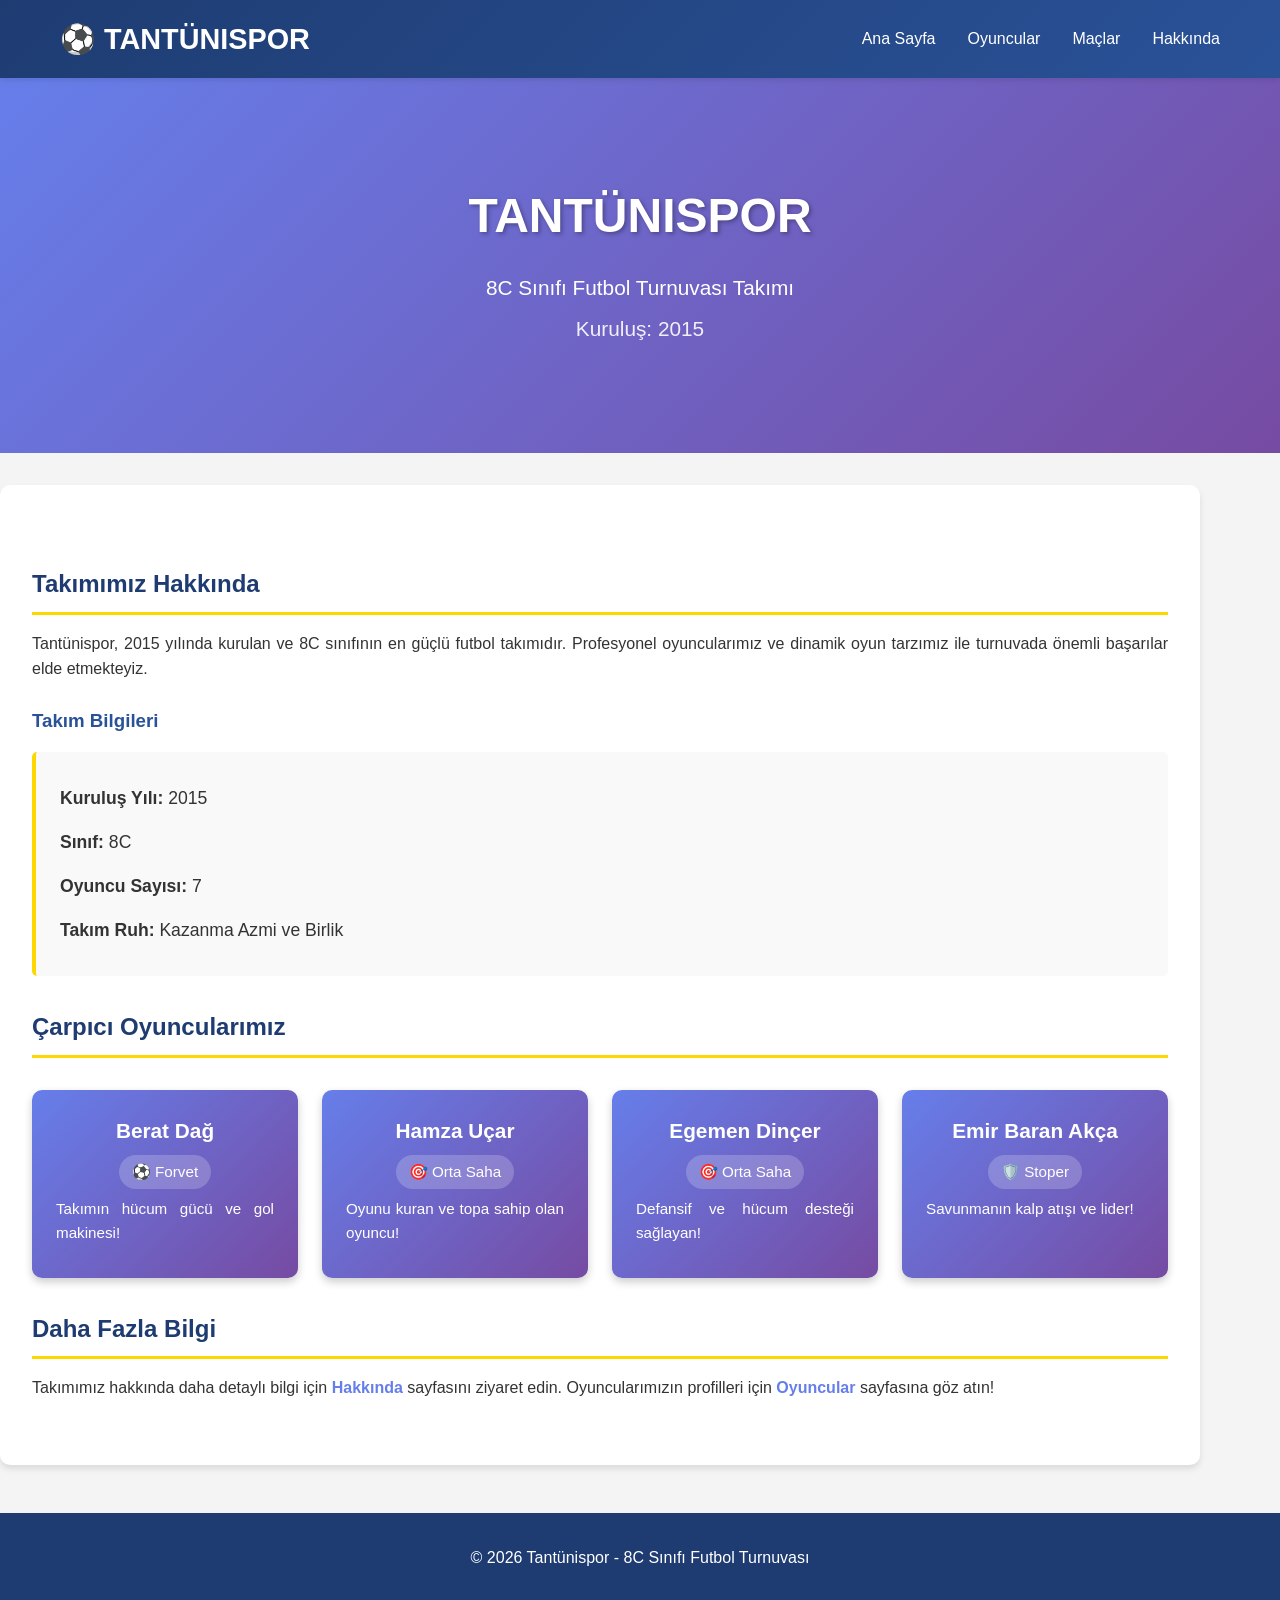
==== index.html @ da65c89d "Create index.html for Tantünispor football team website" ====
<!DOCTYPE html>
<html lang="tr">
<head>
    <meta charset="UTF-8">
    <meta name="viewport" content="width=device-width, initial-scale=1.0">
    <title>Tantünispor - Futbol Turnuvası</title>
    <link rel="stylesheet" href="style.css">
</head>
<body>
    <nav class="navbar">
        <div class="container">
            <h1 class="logo">⚽ TANTÜNISPOR</h1>
            <ul class="nav-links">
                <li><a href="index.html">Ana Sayfa</a></li>
                <li><a href="oyuncular.html">Oyuncular</a></li>
                <li><a href="maclar.html">Maçlar</a></li>
                <li><a href="hakkinda.html">Hakkında</a></li>
            </ul>
        </div>
    </nav>

    <section class="hero">
        <div class="hero-content">
            <h1>TANTÜNISPOR</h1>
            <p>8C Sınıfı Futbol Turnuvası Takımı</p>
            <p class="subtitle">Kuruluş: 2015</p>
        </div>
    </section>

    <section class="container content">
        <h2>Takımımız Hakkında</h2>
        <p>Tantünispor, 2015 yılında kurulan ve 8C sınıfının en güçlü futbol takımıdır. Profesyonel oyuncularımız ve dinamik oyun tarzımız ile turnuvada önemli başarılar elde etmekteyiz.</p>
        
        <h3>Takım Bilgileri</h3>
        <ul class="team-info">
            <li><strong>Kuruluş Yılı:</strong> 2015</li>
            <li><strong>Sınıf:</strong> 8C</li>
            <li><strong>Oyuncu Sayısı:</strong> 7</li>
            <li><strong>Takım Ruh:</strong> Kazanma Azmi ve Birlik</li>
        </ul>

        <h2>Çarpıcı Oyuncularımız</h2>
        <div class="players-preview">
            <div class="player-card">
                <h4>Berat Dağ</h4>
                <p class="position">⚽ Forvet</p>
                <p>Takımın hücum gücü ve gol makinesi!</p>
            </div>
            <div class="player-card">
                <h4>Hamza Uçar</h4>
                <p class="position">🎯 Orta Saha</p>
                <p>Oyunu kuran ve topa sahip olan oyuncu!</p>
            </div>
            <div class="player-card">
                <h4>Egemen Dinçer</h4>
                <p class="position">🎯 Orta Saha</p>
                <p>Defansif ve hücum desteği sağlayan!</p>
            </div>
            <div class="player-card">
                <h4>Emir Baran Akça</h4>
                <p class="position">🛡️ Stoper</p>
                <p>Savunmanın kalp atışı ve lider!</p>
            </div>
        </div>

        <h2>Daha Fazla Bilgi</h2>
        <p>Takımımız hakkında daha detaylı bilgi için <a href="hakkinda.html">Hakkında</a> sayfasını ziyaret edin. Oyuncularımızın profilleri için <a href="oyuncular.html">Oyuncular</a> sayfasına göz atın!</p>
    </section>

    <footer class="footer">
        <p>&copy; 2026 Tantünispor - 8C Sınıfı Futbol Turnuvası</p>
    </footer>

    <script src="script.js"></script>
</body>
</html>
---- style.css ----
* {
    margin: 0;
    padding: 0;
    box-sizing: border-box;
}

body {
    font-family: 'Arial', sans-serif;
    line-height: 1.6;
    color: #333;
    background-color: #f4f4f4;
}

.container {
    max-width: 1200px;
    margin: 0 auto;
    padding: 0 20px;
}

/* Navbar */
.navbar {
    background: linear-gradient(135deg, #1e3c72 0%, #2a5298 100%);
    padding: 1rem 0;
    position: sticky;
    top: 0;
    z-index: 100;
    box-shadow: 0 2px 5px rgba(0,0,0,0.1);
}

.navbar .container {
    display: flex;
    justify-content: space-between;
    align-items: center;
}

.logo {
    color: #fff;
    font-size: 1.8rem;
    font-weight: bold;
}

.nav-links {
    list-style: none;
    display: flex;
    gap: 2rem;
}

.nav-links a {
    color: #fff;
    text-decoration: none;
    font-weight: 500;
    transition: 0.3s;
}

.nav-links a:hover {
    color: #ffd700;
    text-decoration: underline;
}

/* Hero Section */
.hero {
    background: linear-gradient(135deg, #667eea 0%, #764ba2 100%);
    color: white;
    padding: 100px 20px;
    text-align: center;
}

.hero-content h1 {
    font-size: 3rem;
    margin-bottom: 1rem;
    text-shadow: 2px 2px 4px rgba(0,0,0,0.3);
}

.hero-content p {
    font-size: 1.3rem;
    margin-bottom: 0.5rem;
}

.subtitle {
    font-size: 1rem;
    opacity: 0.9;
}

/* Content Section */
.content {
    background: white;
    padding: 3rem 2rem;
    margin: 2rem 0;
    border-radius: 10px;
    box-shadow: 0 4px 6px rgba(0,0,0,0.1);
}

.content h2 {
    color: #1e3c72;
    margin-top: 2rem;
    margin-bottom: 1rem;
    border-bottom: 3px solid #ffd700;
    padding-bottom: 0.5rem;
}

.content h3 {
    color: #2a5298;
    margin-top: 1.5rem;
    margin-bottom: 0.5rem;
}

.content p {
    margin-bottom: 1rem;
    text-align: justify;
}

.content a {
    color: #667eea;
    text-decoration: none;
    font-weight: bold;
}

.content a:hover {
    text-decoration: underline;
}

/* Team Info List */
.team-info {
    list-style: none;
    background: #f9f9f9;
    padding: 1.5rem;
    border-left: 4px solid #ffd700;
    border-radius: 5px;
    margin: 1rem 0;
}

.team-info li {
    padding: 0.5rem 0;
    font-size: 1.1rem;
}

/* Players Preview */
.players-preview {
    display: grid;
    grid-template-columns: repeat(auto-fit, minmax(250px, 1fr));
    gap: 1.5rem;
    margin: 2rem 0;
}

.player-card {
    background: linear-gradient(135deg, #667eea 0%, #764ba2 100%);
    color: white;
    padding: 1.5rem;
    border-radius: 10px;
    text-align: center;
    box-shadow: 0 4px 8px rgba(0,0,0,0.2);
    transition: transform 0.3s, box-shadow 0.3s;
}

.player-card:hover {
    transform: translateY(-5px);
    box-shadow: 0 8px 16px rgba(0,0,0,0.3);
}

.player-card h4 {
    font-size: 1.3rem;
    margin-bottom: 0.5rem;
}

.position {
    font-size: 0.9rem;
    background: rgba(255,255,255,0.2);
    padding: 0.3rem 0.8rem;
    border-radius: 20px;
    display: inline-block;
    margin-bottom: 0.5rem;
}

.player-card p {
    font-size: 0.95rem;
    margin-bottom: 0.5rem;
}

/* Footer */
.footer {
    background: #1e3c72;
    color: white;
    text-align: center;
    padding: 2rem;
    margin-top: 3rem;
}

/* Responsive */
@media (max-width: 768px) {
    .nav-links {
        flex-direction: column;
        gap: 1rem;
    }

    .hero-content h1 {
        font-size: 2rem;
    }

    .players-preview {
        grid-template-columns: 1fr;
    }
}
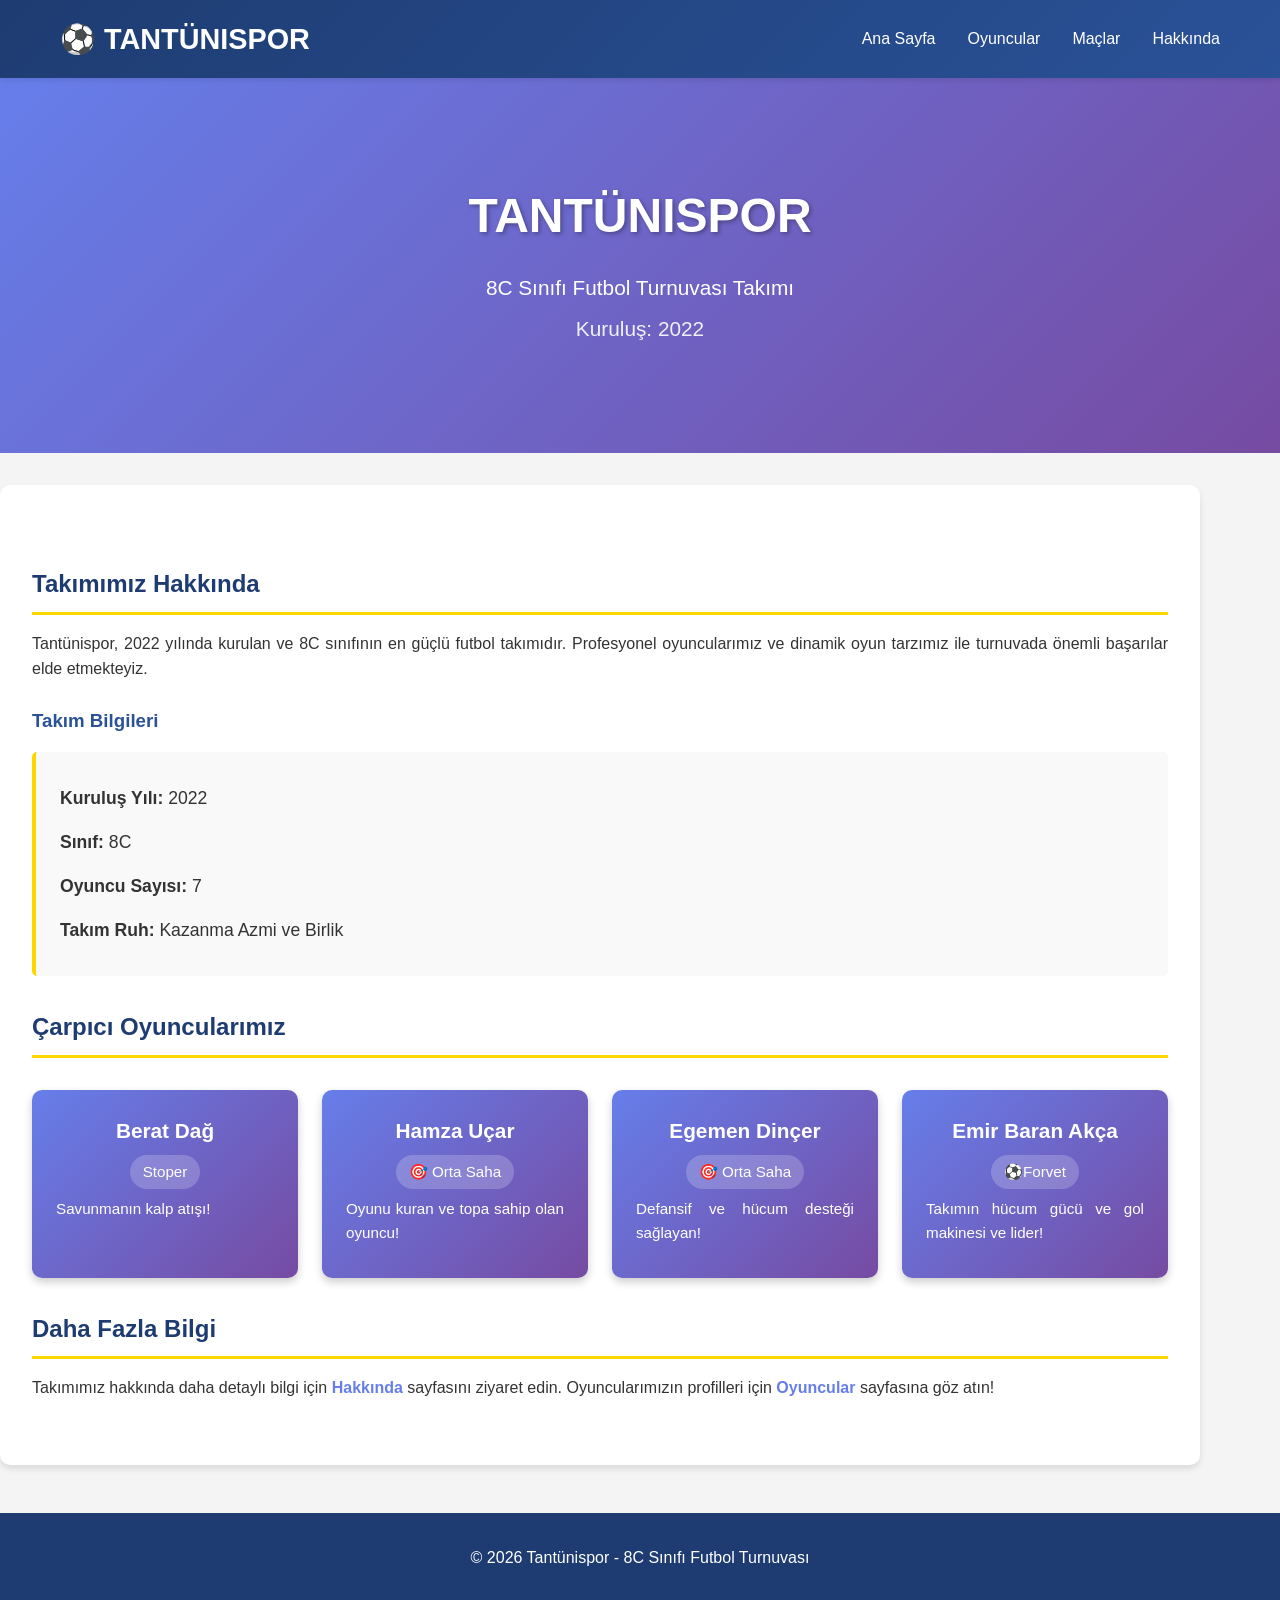
==== commit 3f83b218: "Update index.html" ====
--- a/index.html
+++ b/index.html
@@ -23,17 +23,17 @@
         <div class="hero-content">
             <h1>TANTÜNISPOR</h1>
             <p>8C Sınıfı Futbol Turnuvası Takımı</p>
-            <p class="subtitle">Kuruluş: 2015</p>
+            <p class="subtitle">Kuruluş: 2022</p>
         </div>
     </section>
 
     <section class="container content">
         <h2>Takımımız Hakkında</h2>
-        <p>Tantünispor, 2015 yılında kurulan ve 8C sınıfının en güçlü futbol takımıdır. Profesyonel oyuncularımız ve dinamik oyun tarzımız ile turnuvada önemli başarılar elde etmekteyiz.</p>
+        <p>Tantünispor, 2022 yılında kurulan ve 8C sınıfının en güçlü futbol takımıdır. Profesyonel oyuncularımız ve dinamik oyun tarzımız ile turnuvada önemli başarılar elde etmekteyiz.</p>
         
         <h3>Takım Bilgileri</h3>
         <ul class="team-info">
-            <li><strong>Kuruluş Yılı:</strong> 2015</li>
+            <li><strong>Kuruluş Yılı:</strong> 2022</li>
             <li><strong>Sınıf:</strong> 8C</li>
             <li><strong>Oyuncu Sayısı:</strong> 7</li>
             <li><strong>Takım Ruh:</strong> Kazanma Azmi ve Birlik</li>
@@ -43,8 +43,8 @@
         <div class="players-preview">
             <div class="player-card">
                 <h4>Berat Dağ</h4>
-                <p class="position">⚽ Forvet</p>
-                <p>Takımın hücum gücü ve gol makinesi!</p>
+                <p class="position">Stoper</p>
+                <p>Savunmanın kalp atışı!</p>
             </div>
             <div class="player-card">
                 <h4>Hamza Uçar</h4>
@@ -58,8 +58,8 @@
             </div>
             <div class="player-card">
                 <h4>Emir Baran Akça</h4>
-                <p class="position">🛡️ Stoper</p>
-                <p>Savunmanın kalp atışı ve lider!</p>
+                <p class="position">⚽Forvet</p>
+                <p>Takımın hücum gücü ve gol makinesi ve lider!</p>
             </div>
         </div>
 
@@ -73,4 +73,4 @@
 
     <script src="script.js"></script>
 </body>
-</html>+</html>
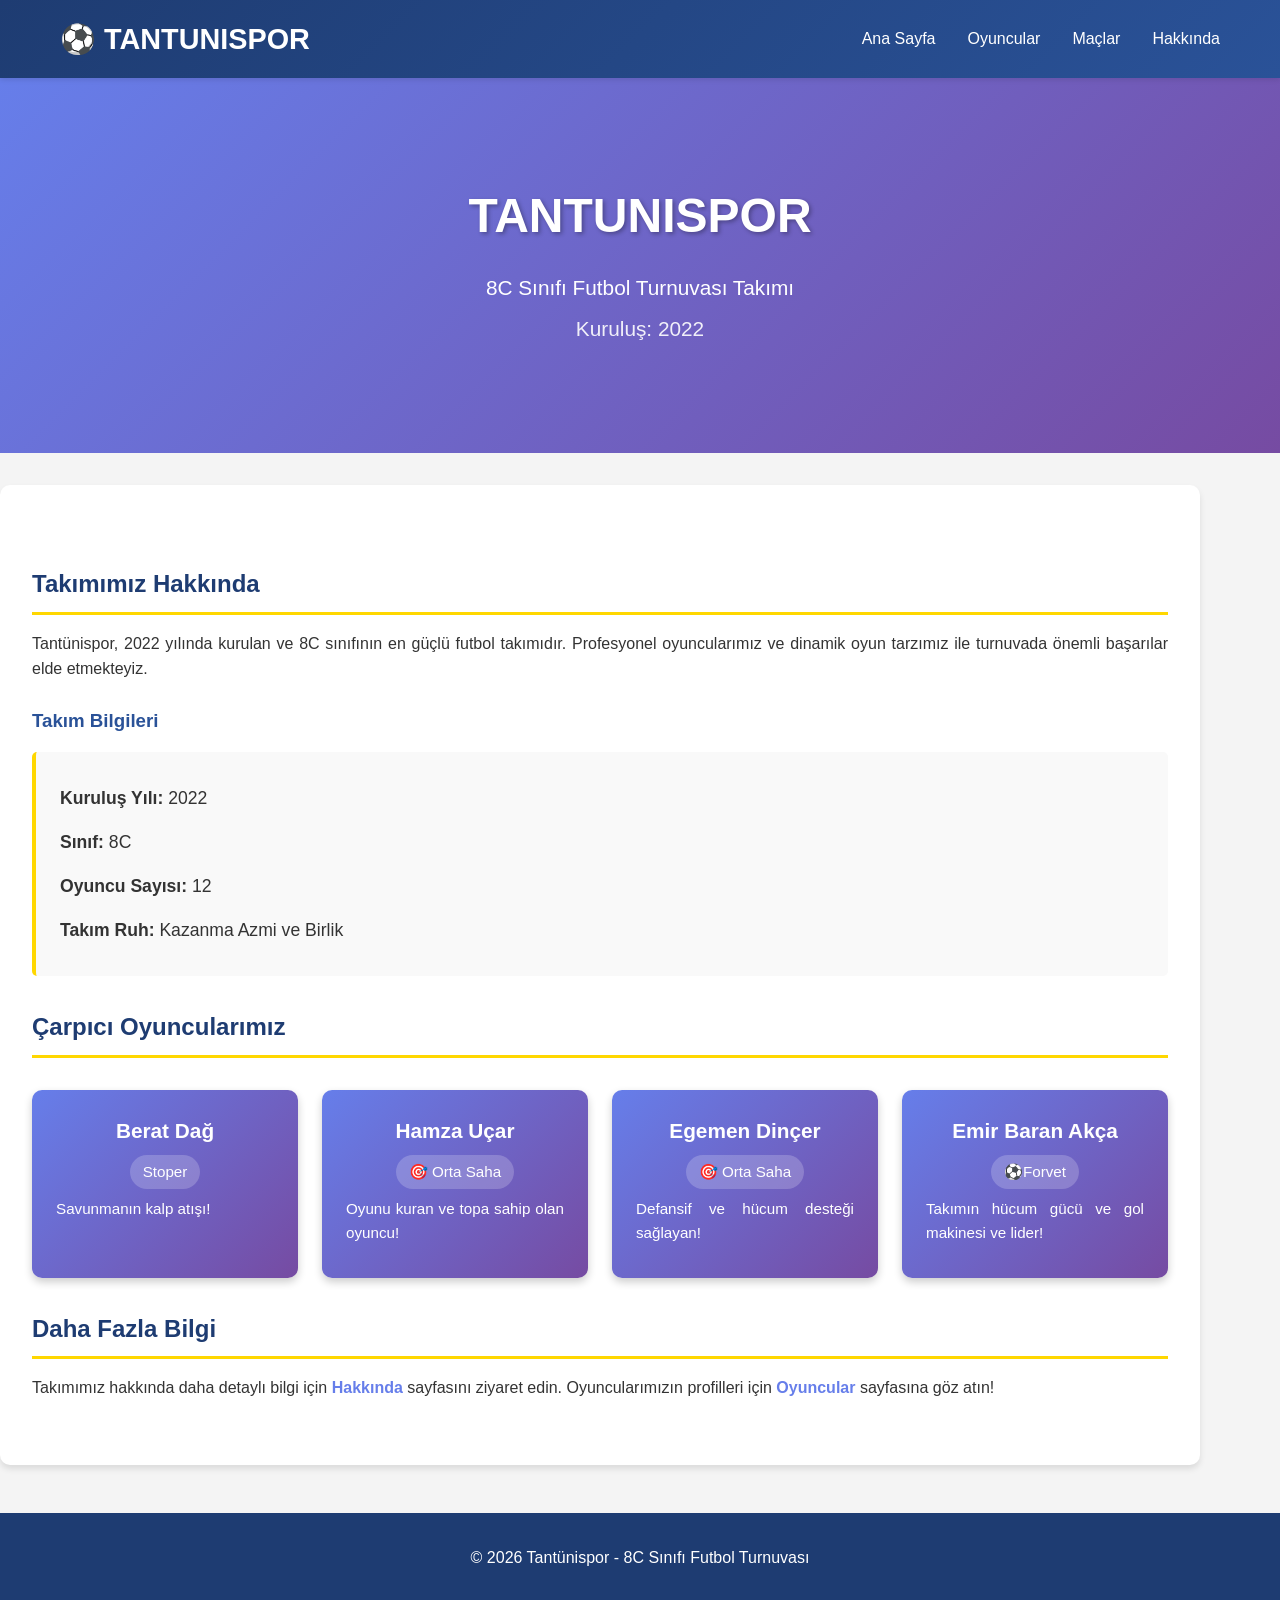
==== commit b0c86109: "Update index.html" ====
--- a/index.html
+++ b/index.html
@@ -9,7 +9,7 @@
 <body>
     <nav class="navbar">
         <div class="container">
-            <h1 class="logo">⚽ TANTÜNISPOR</h1>
+            <h1 class="logo">⚽ TANTUNISPOR</h1>
             <ul class="nav-links">
                 <li><a href="index.html">Ana Sayfa</a></li>
                 <li><a href="oyuncular.html">Oyuncular</a></li>
@@ -21,7 +21,7 @@
 
     <section class="hero">
         <div class="hero-content">
-            <h1>TANTÜNISPOR</h1>
+            <h1>TANTUNISPOR</h1>
             <p>8C Sınıfı Futbol Turnuvası Takımı</p>
             <p class="subtitle">Kuruluş: 2022</p>
         </div>
@@ -35,7 +35,7 @@
         <ul class="team-info">
             <li><strong>Kuruluş Yılı:</strong> 2022</li>
             <li><strong>Sınıf:</strong> 8C</li>
-            <li><strong>Oyuncu Sayısı:</strong> 7</li>
+            <li><strong>Oyuncu Sayısı:</strong> 12</li>
             <li><strong>Takım Ruh:</strong> Kazanma Azmi ve Birlik</li>
         </ul>
 
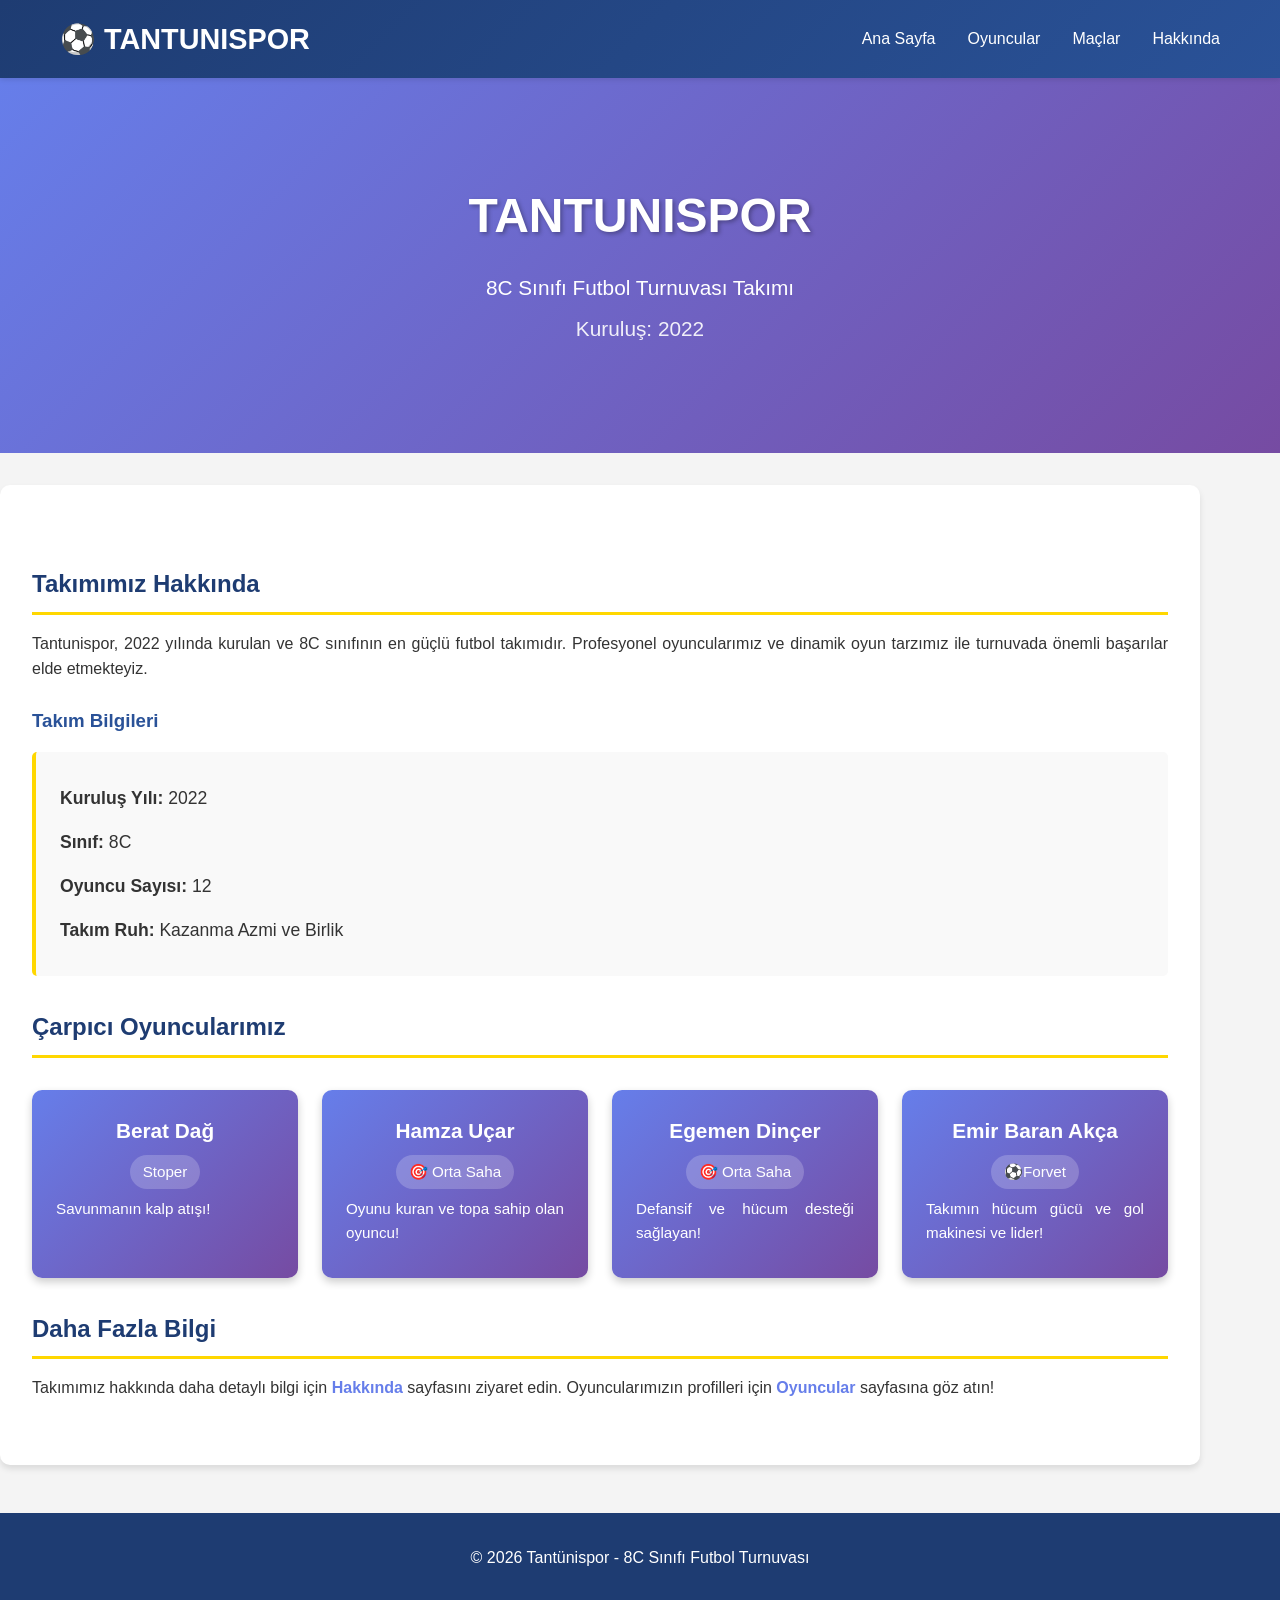
==== commit fc6fc38b: "Update index.html" ====
--- a/index.html
+++ b/index.html
@@ -3,7 +3,7 @@
 <head>
     <meta charset="UTF-8">
     <meta name="viewport" content="width=device-width, initial-scale=1.0">
-    <title>Tantünispor - Futbol Turnuvası</title>
+    <title>Tantunispor - Futbol Turnuvası</title>
     <link rel="stylesheet" href="style.css">
 </head>
 <body>
@@ -29,7 +29,7 @@
 
     <section class="container content">
         <h2>Takımımız Hakkında</h2>
-        <p>Tantünispor, 2022 yılında kurulan ve 8C sınıfının en güçlü futbol takımıdır. Profesyonel oyuncularımız ve dinamik oyun tarzımız ile turnuvada önemli başarılar elde etmekteyiz.</p>
+        <p>Tantunispor, 2022 yılında kurulan ve 8C sınıfının en güçlü futbol takımıdır. Profesyonel oyuncularımız ve dinamik oyun tarzımız ile turnuvada önemli başarılar elde etmekteyiz.</p>
         
         <h3>Takım Bilgileri</h3>
         <ul class="team-info">
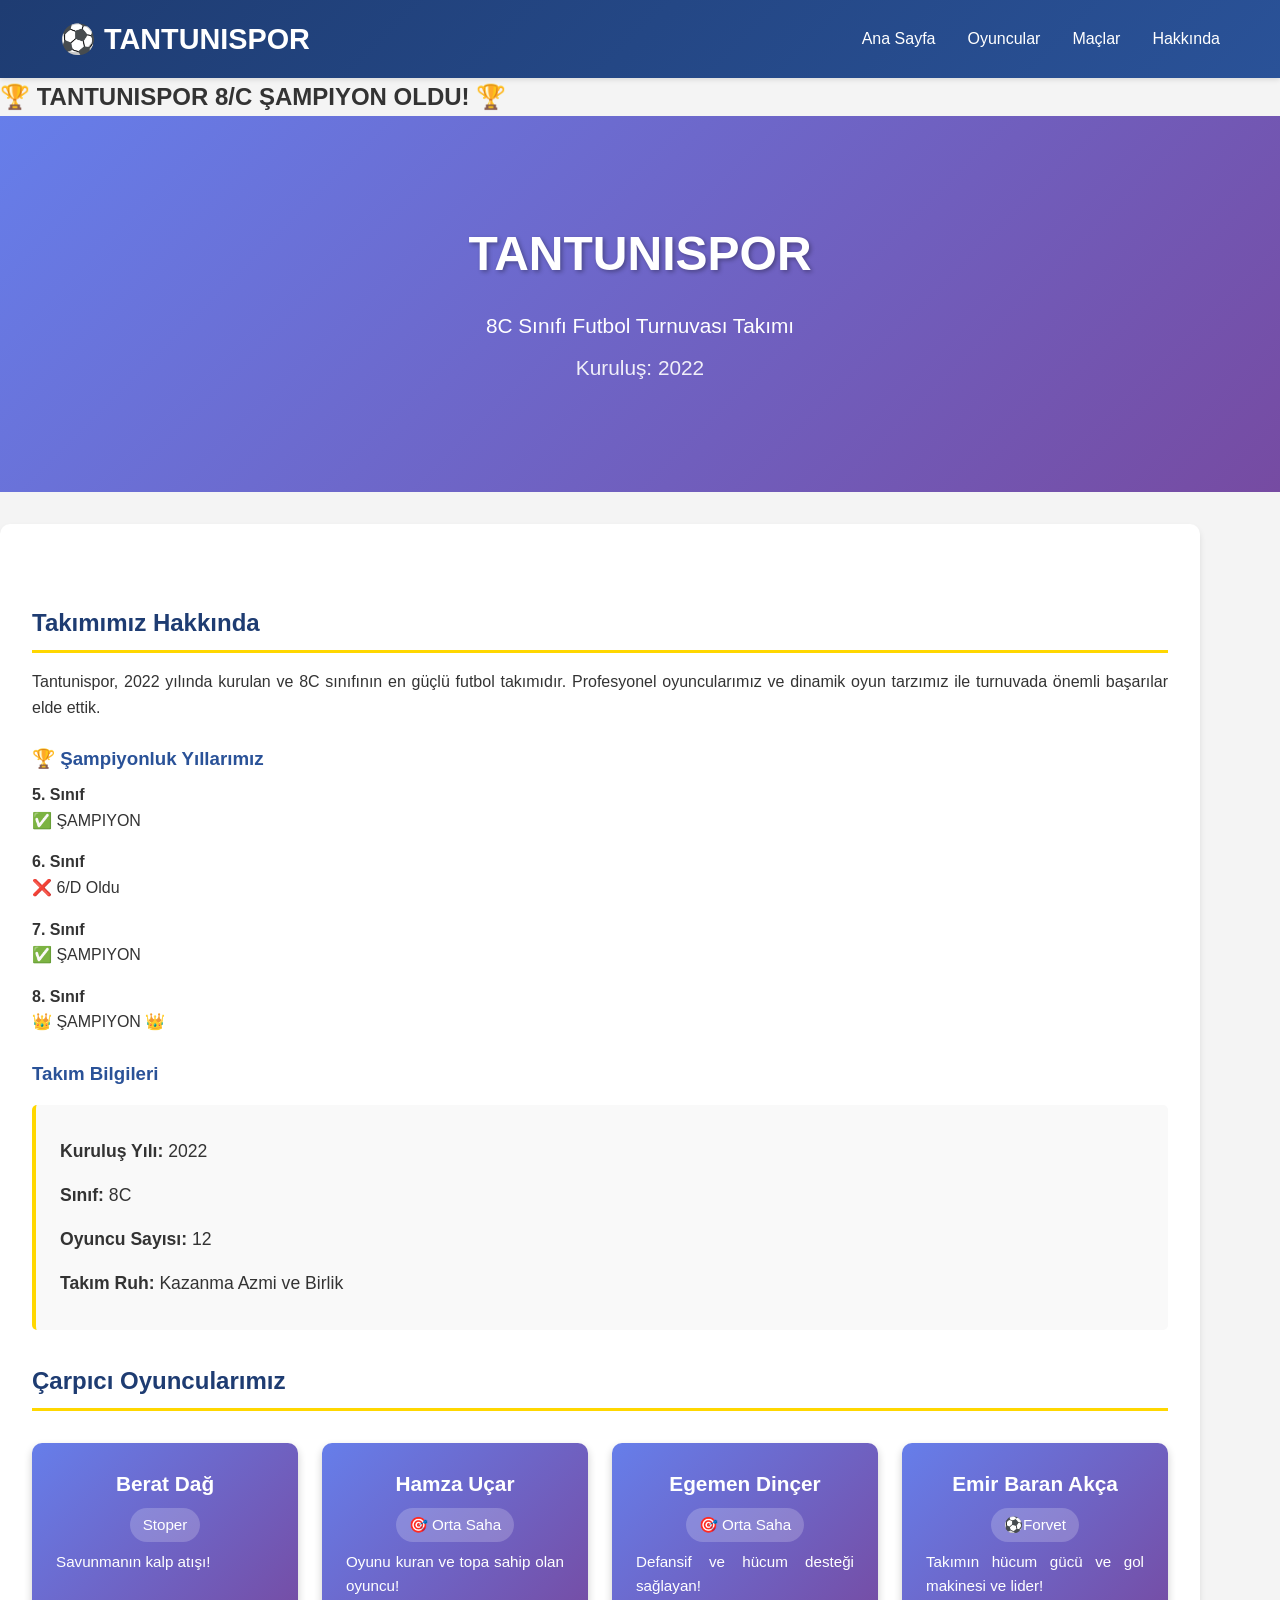
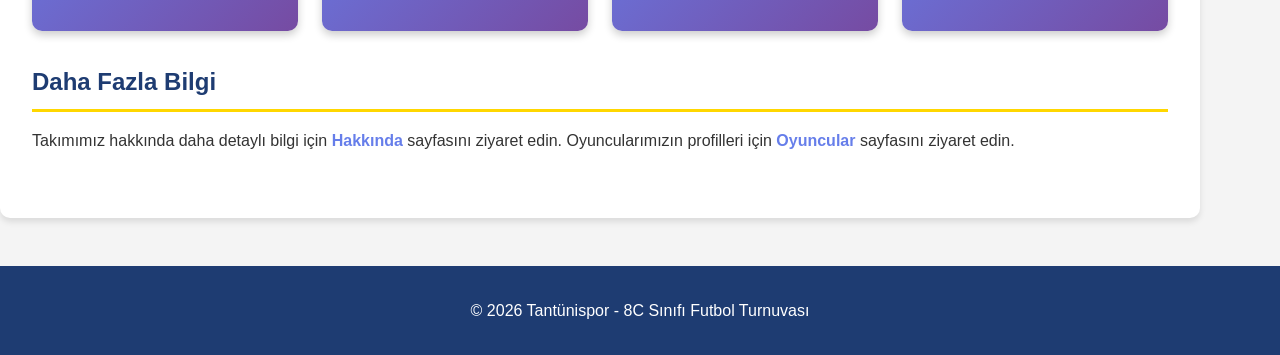
==== commit 97f0137b: "Şampiyonluk kutlaması ve konfeti efekti eklendi" ====
--- a/index.html
+++ b/index.html
@@ -19,6 +19,14 @@
         </div>
     </nav>
 
+    <!-- Konfeti Elemanı -->
+    <div id="confetti-container"></div>
+
+    <!-- Şampiyonluk Kutlama Yazısı -->
+    <div class="championship-banner">
+        <h2 class="celebration-text">🏆 TANTUNISPOR 8/C ŞAMPIYON OLDU! 🏆</h2>
+    </div>
+
     <section class="hero">
         <div class="hero-content">
             <h1>TANTUNISPOR</h1>
@@ -29,8 +37,28 @@
 
     <section class="container content">
         <h2>Takımımız Hakkında</h2>
-        <p>Tantunispor, 2022 yılında kurulan ve 8C sınıfının en güçlü futbol takımıdır. Profesyonel oyuncularımız ve dinamik oyun tarzımız ile turnuvada önemli başarılar elde etmekteyiz.</p>
+        <p>Tantunispor, 2022 yılında kurulan ve 8C sınıfının en güçlü futbol takımıdır. Profesyonel oyuncularımız ve dinamik oyun tarzımız ile turnuvada önemli başarılar elde ettik.</p>
         
+        <h3>🏆 Şampiyonluk Yıllarımız</h3>
+        <div class="championship-years">
+            <div class="year-card">
+                <h4>5. Sınıf</h4>
+                <p>✅ ŞAMPIYON</p>
+            </div>
+            <div class="year-card">
+                <h4>6. Sınıf</h4>
+                <p>❌ 6/D Oldu</p>
+            </div>
+            <div class="year-card">
+                <h4>7. Sınıf</h4>
+                <p>✅ ŞAMPIYON</p>
+            </div>
+            <div class="year-card champion">
+                <h4>8. Sınıf</h4>
+                <p>👑 ŞAMPIYON 👑</p>
+            </div>
+        </div>
+
         <h3>Takım Bilgileri</h3>
         <ul class="team-info">
             <li><strong>Kuruluş Yılı:</strong> 2022</li>
@@ -64,7 +92,7 @@
         </div>
 
         <h2>Daha Fazla Bilgi</h2>
-        <p>Takımımız hakkında daha detaylı bilgi için <a href="hakkinda.html">Hakkında</a> sayfasını ziyaret edin. Oyuncularımızın profilleri için <a href="oyuncular.html">Oyuncular</a> sayfasına göz atın!</p>
+        <p>Takımımız hakkında daha detaylı bilgi için <a href="hakkinda.html">Hakkında</a> sayfasını ziyaret edin. Oyuncularımızın profilleri için <a href="oyuncular.html">Oyuncular</a> sayfasını ziyaret edin.</p>
     </section>
 
     <footer class="footer">
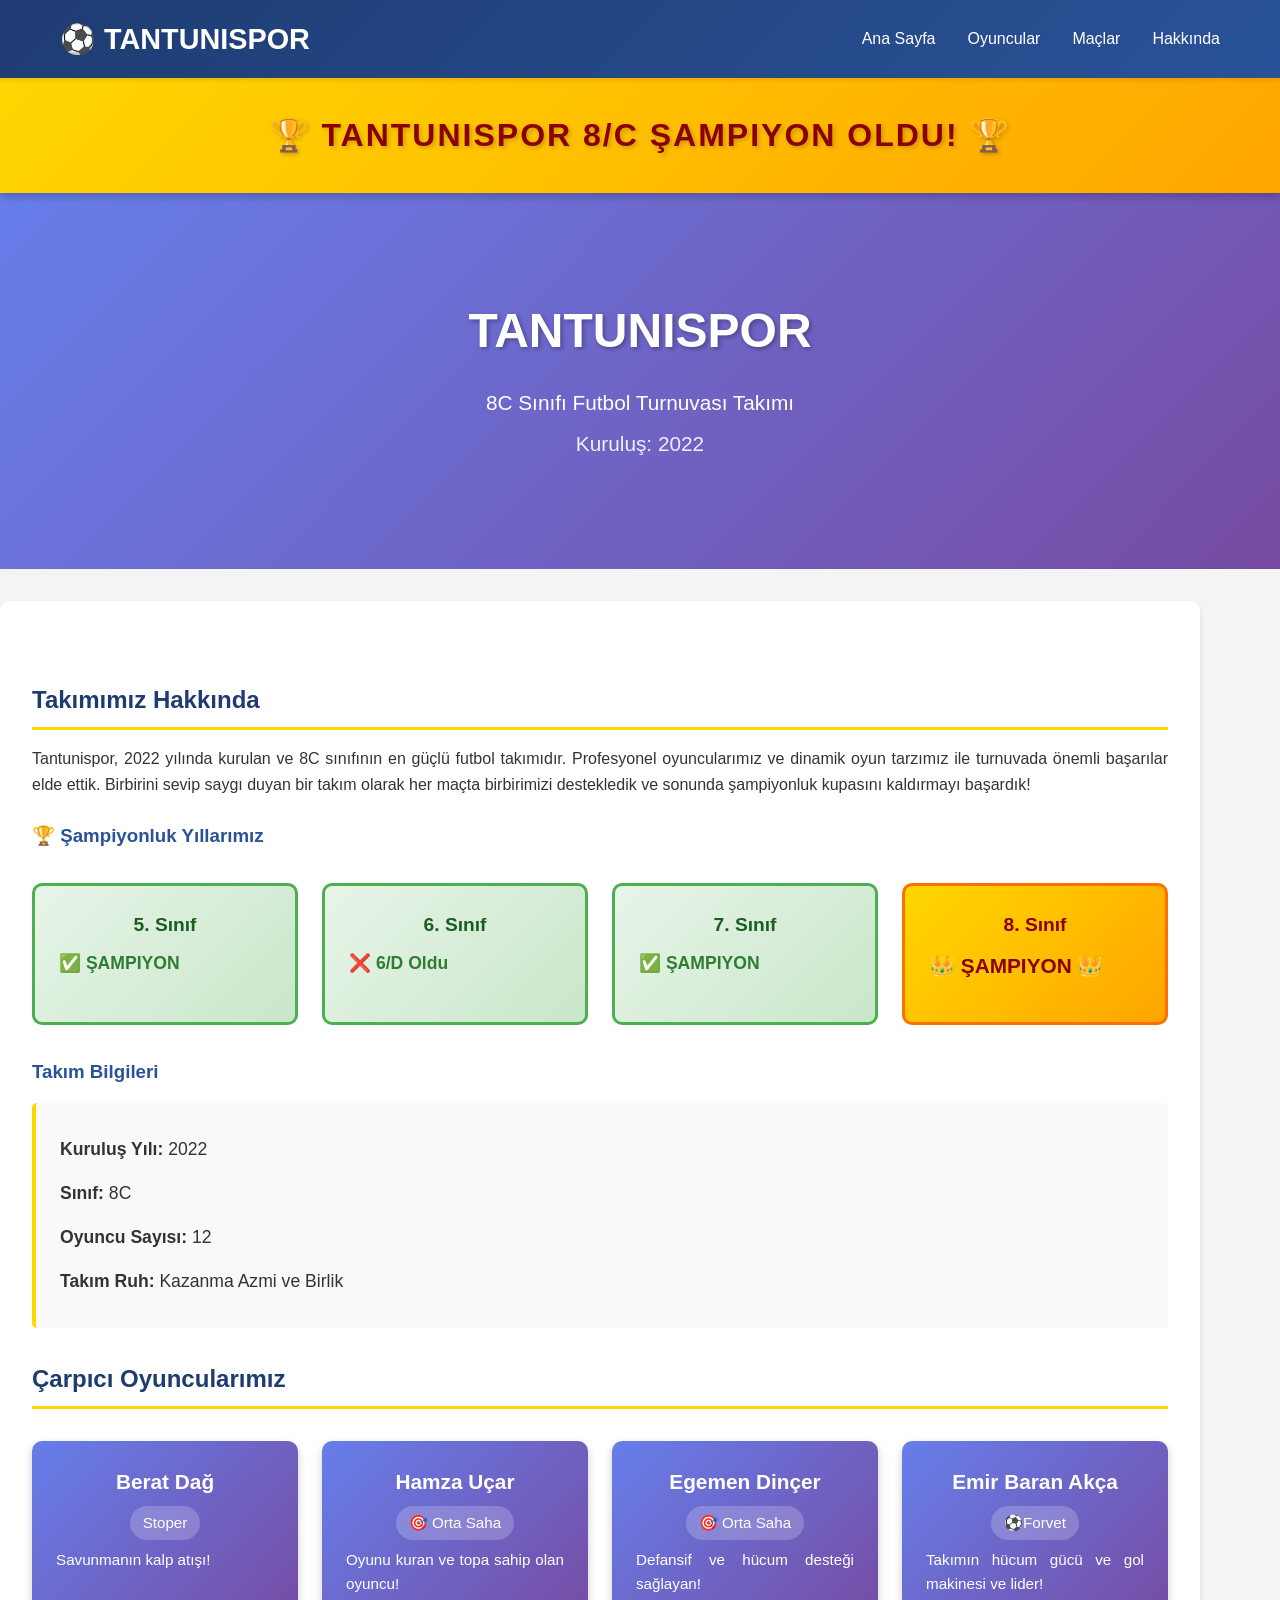
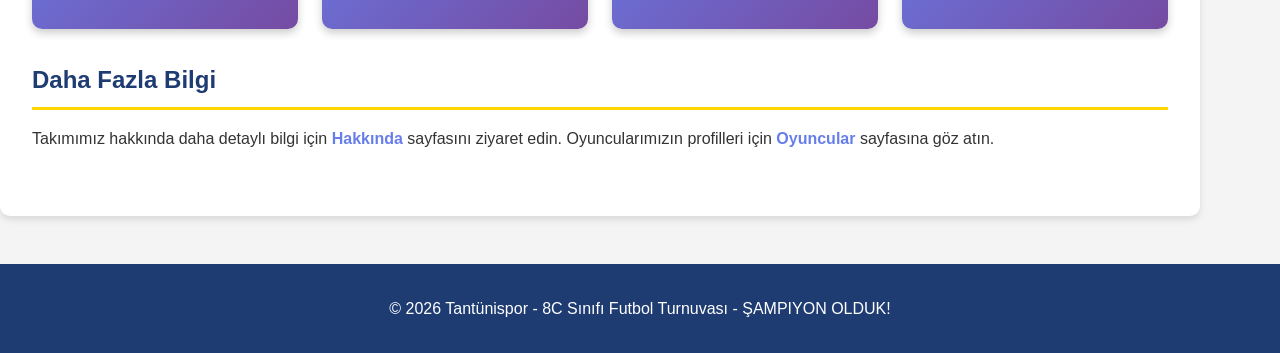
==== commit 5466469c: "Şampiyonluk banneri, konfeti konteyneri ve şampiyonluk yılları bölümü eklendi" ====
--- a/index.html
+++ b/index.html
@@ -7,6 +7,9 @@
     <link rel="stylesheet" href="style.css">
 </head>
 <body>
+    <!-- Konfeti Elemanı -->
+    <div id="confetti-container"></div>
+
     <nav class="navbar">
         <div class="container">
             <h1 class="logo">⚽ TANTUNISPOR</h1>
@@ -18,9 +21,6 @@
             </ul>
         </div>
     </nav>
-
-    <!-- Konfeti Elemanı -->
-    <div id="confetti-container"></div>
 
     <!-- Şampiyonluk Kutlama Yazısı -->
     <div class="championship-banner">
@@ -37,7 +37,7 @@
 
     <section class="container content">
         <h2>Takımımız Hakkında</h2>
-        <p>Tantunispor, 2022 yılında kurulan ve 8C sınıfının en güçlü futbol takımıdır. Profesyonel oyuncularımız ve dinamik oyun tarzımız ile turnuvada önemli başarılar elde ettik.</p>
+        <p>Tantunispor, 2022 yılında kurulan ve 8C sınıfının en güçlü futbol takımıdır. Profesyonel oyuncularımız ve dinamik oyun tarzımız ile turnuvada önemli başarılar elde ettik. Birbirini sevip saygı duyan bir takım olarak her maçta birbirimizi destekledik ve sonunda şampiyonluk kupasını kaldırmayı başardık!</p>
         
         <h3>🏆 Şampiyonluk Yıllarımız</h3>
         <div class="championship-years">
@@ -92,11 +92,11 @@
         </div>
 
         <h2>Daha Fazla Bilgi</h2>
-        <p>Takımımız hakkında daha detaylı bilgi için <a href="hakkinda.html">Hakkında</a> sayfasını ziyaret edin. Oyuncularımızın profilleri için <a href="oyuncular.html">Oyuncular</a> sayfasını ziyaret edin.</p>
+        <p>Takımımız hakkında daha detaylı bilgi için <a href="hakkinda.html">Hakkında</a> sayfasını ziyaret edin. Oyuncularımızın profilleri için <a href="oyuncular.html">Oyuncular</a> sayfasına göz atın.</p>
     </section>
 
     <footer class="footer">
-        <p>&copy; 2026 Tantünispor - 8C Sınıfı Futbol Turnuvası</p>
+        <p>&copy; 2026 Tantünispor - 8C Sınıfı Futbol Turnuvası - ŞAMPIYON OLDUK!</p>
     </footer>
 
     <script src="script.js"></script>
--- a/style.css
+++ b/style.css
@@ -57,6 +57,53 @@
     text-decoration: underline;
 }
 
+/* Şampiyonluk Banner */
+.championship-banner {
+    background: linear-gradient(135deg, #FFD700 0%, #FFA500 100%);
+    padding: 2rem;
+    text-align: center;
+    box-shadow: 0 4px 8px rgba(0,0,0,0.2);
+    position: relative;
+    overflow: hidden;
+}
+
+.celebration-text {
+    font-size: 2rem;
+    font-weight: bold;
+    color: #8B0000;
+    text-shadow: 2px 2px 4px rgba(0,0,0,0.2);
+    animation: pulse 1.5s infinite;
+    letter-spacing: 2px;
+}
+
+@keyframes pulse {
+    0%, 100% {
+        transform: scale(1);
+    }
+    50% {
+        transform: scale(1.05);
+    }
+}
+
+/* Konfeti Container */
+#confetti-container {
+    position: fixed;
+    top: 0;
+    left: 0;
+    width: 100%;
+    height: 100%;
+    pointer-events: none;
+    z-index: 1000;
+}
+
+.confetti {
+    position: absolute;
+    width: 10px;
+    height: 10px;
+    background: linear-gradient(45deg, #FFD700, #FFA500);
+    pointer-events: none;
+}
+
 /* Hero Section */
 .hero {
     background: linear-gradient(135deg, #667eea 0%, #764ba2 100%);
@@ -117,6 +164,64 @@
 
 .content a:hover {
     text-decoration: underline;
+}
+
+/* Şampiyonluk Yılları */
+.championship-years {
+    display: grid;
+    grid-template-columns: repeat(auto-fit, minmax(150px, 1fr));
+    gap: 1.5rem;
+    margin: 2rem 0;
+}
+
+.year-card {
+    background: linear-gradient(135deg, #E8F5E9 0%, #C8E6C9 100%);
+    border: 3px solid #4CAF50;
+    padding: 1.5rem;
+    border-radius: 10px;
+    text-align: center;
+    transition: transform 0.3s, box-shadow 0.3s;
+    font-weight: bold;
+}
+
+.year-card:hover {
+    transform: translateY(-5px);
+    box-shadow: 0 8px 16px rgba(0,0,0,0.2);
+}
+
+.year-card h4 {
+    font-size: 1.2rem;
+    color: #1b5e20;
+    margin-bottom: 0.5rem;
+}
+
+.year-card p {
+    font-size: 1.1rem;
+    color: #2e7d32;
+}
+
+.year-card.champion {
+    background: linear-gradient(135deg, #FFD700 0%, #FFA500 100%);
+    border: 3px solid #FF6F00;
+    animation: bounce 2s infinite;
+}
+
+.year-card.champion h4 {
+    color: #8B0000;
+}
+
+.year-card.champion p {
+    color: #8B0000;
+    font-size: 1.3rem;
+}
+
+@keyframes bounce {
+    0%, 100% {
+        transform: translateY(0);
+    }
+    50% {
+        transform: translateY(-10px);
+    }
 }
 
 /* Team Info List */
@@ -199,4 +304,12 @@
     .players-preview {
         grid-template-columns: 1fr;
     }
-}+
+    .celebration-text {
+        font-size: 1.5rem;
+    }
+
+    .championship-years {
+        grid-template-columns: repeat(2, 1fr);
+    }
+}
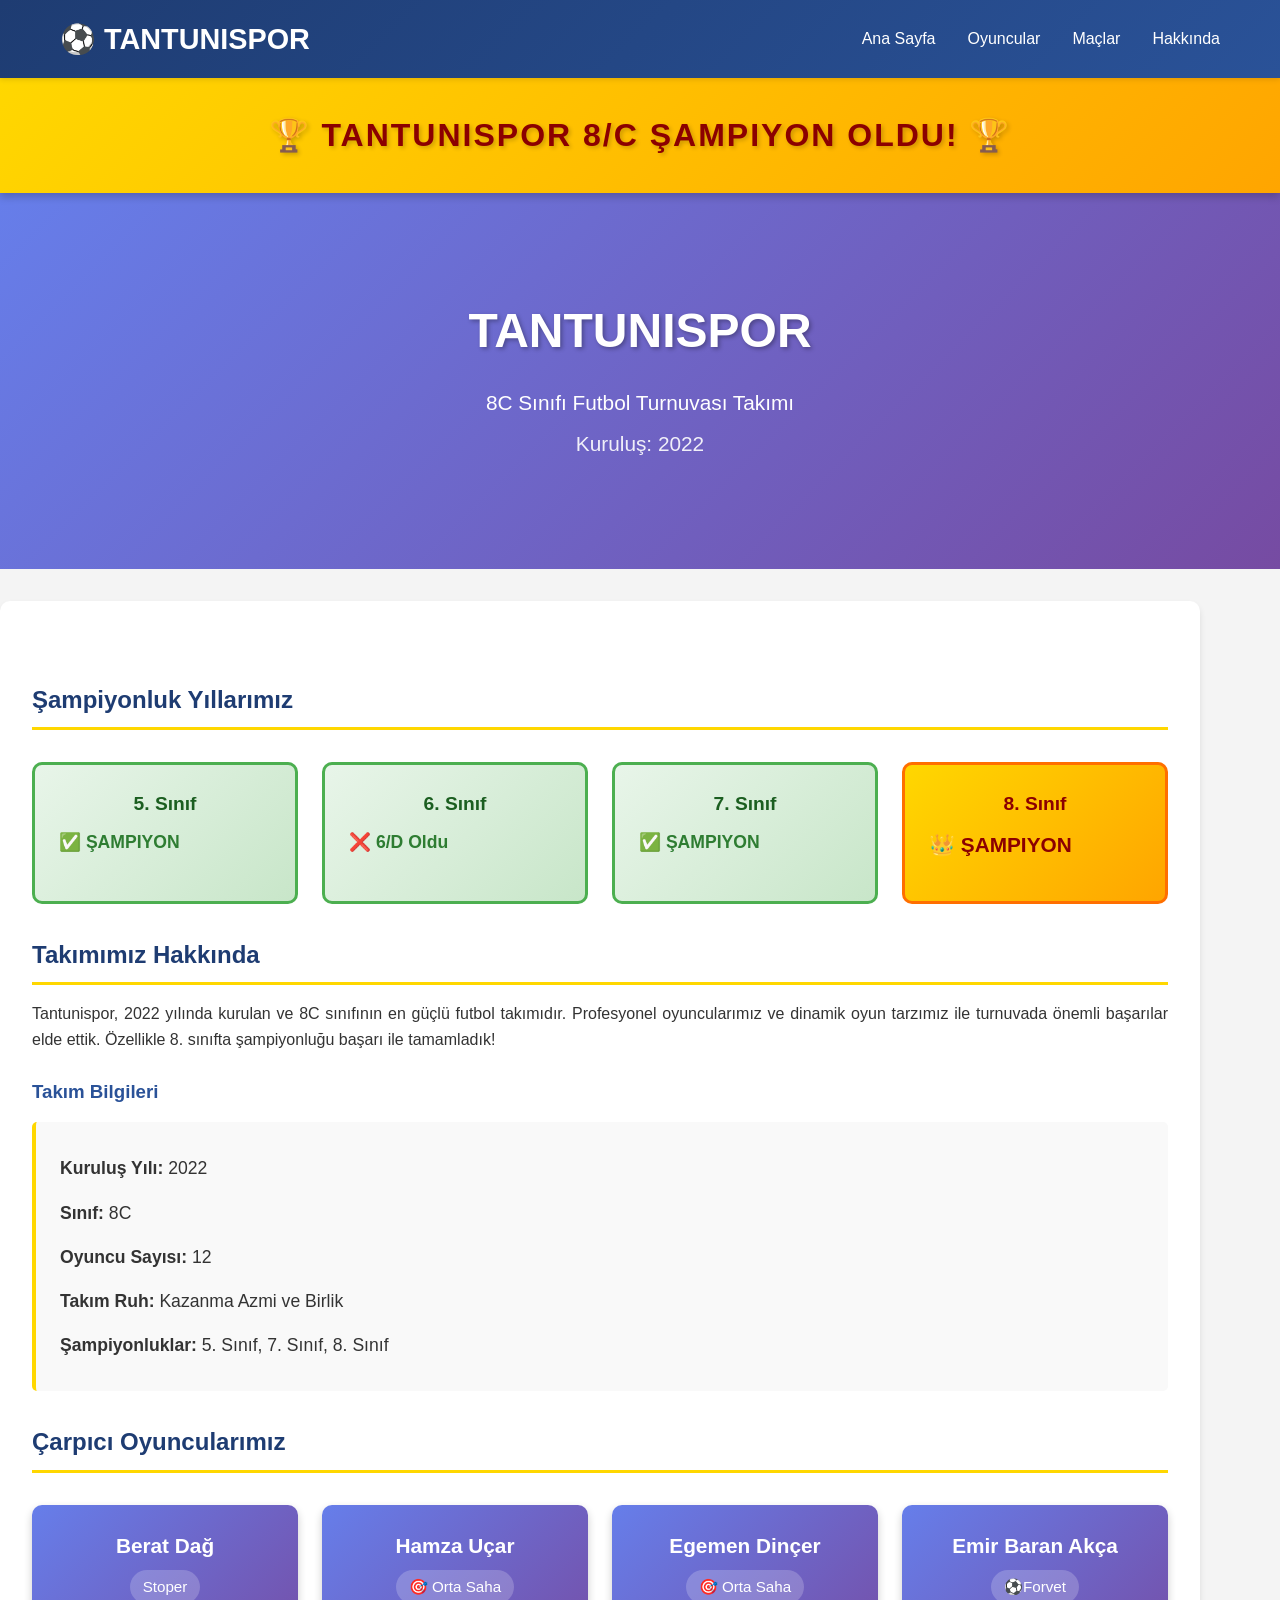
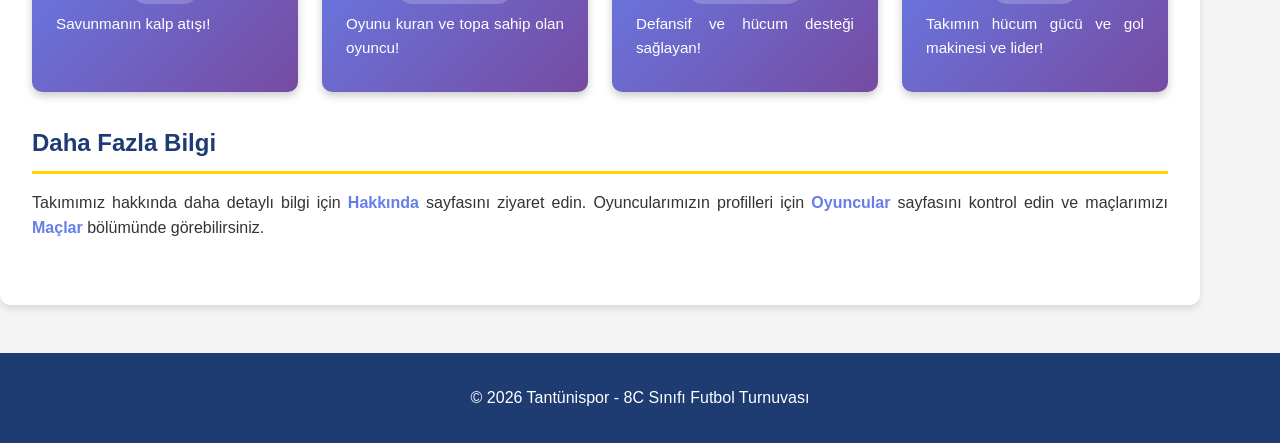
==== commit 5a08c642: "Şampiyonluk banneri, yılları ve konfeti efekti eklendi - Sitede kutlamalar başladı! 🏆" ====
--- a/index.html
+++ b/index.html
@@ -7,7 +7,7 @@
     <link rel="stylesheet" href="style.css">
 </head>
 <body>
-    <!-- Konfeti Elemanı -->
+    <!-- Konfeti Konteyneri -->
     <div id="confetti-container"></div>
 
     <nav class="navbar">
@@ -22,10 +22,12 @@
         </div>
     </nav>
 
-    <!-- Şampiyonluk Kutlama Yazısı -->
-    <div class="championship-banner">
-        <h2 class="celebration-text">🏆 TANTUNISPOR 8/C ŞAMPIYON OLDU! 🏆</h2>
-    </div>
+    <!-- Şampiyonluk Kutlama Banneri -->
+    <section class="championship-banner">
+        <div class="celebration-text">
+            🏆 TANTUNISPOR 8/C ŞAMPIYON OLDU! 🏆
+        </div>
+    </section>
 
     <section class="hero">
         <div class="hero-content">
@@ -36,10 +38,7 @@
     </section>
 
     <section class="container content">
-        <h2>Takımımız Hakkında</h2>
-        <p>Tantunispor, 2022 yılında kurulan ve 8C sınıfının en güçlü futbol takımıdır. Profesyonel oyuncularımız ve dinamik oyun tarzımız ile turnuvada önemli başarılar elde ettik. Birbirini sevip saygı duyan bir takım olarak her maçta birbirimizi destekledik ve sonunda şampiyonluk kupasını kaldırmayı başardık!</p>
-        
-        <h3>🏆 Şampiyonluk Yıllarımız</h3>
+        <h2>Şampiyonluk Yıllarımız</h2>
         <div class="championship-years">
             <div class="year-card">
                 <h4>5. Sınıf</h4>
@@ -55,16 +54,20 @@
             </div>
             <div class="year-card champion">
                 <h4>8. Sınıf</h4>
-                <p>👑 ŞAMPIYON 👑</p>
+                <p>👑 ŞAMPIYON</p>
             </div>
         </div>
 
+        <h2>Takımımız Hakkında</h2>
+        <p>Tantunispor, 2022 yılında kurulan ve 8C sınıfının en güçlü futbol takımıdır. Profesyonel oyuncularımız ve dinamik oyun tarzımız ile turnuvada önemli başarılar elde ettik. Özellikle 8. sınıfta şampiyonluğu başarı ile tamamladık!</p>
+        
         <h3>Takım Bilgileri</h3>
         <ul class="team-info">
             <li><strong>Kuruluş Yılı:</strong> 2022</li>
             <li><strong>Sınıf:</strong> 8C</li>
             <li><strong>Oyuncu Sayısı:</strong> 12</li>
             <li><strong>Takım Ruh:</strong> Kazanma Azmi ve Birlik</li>
+            <li><strong>Şampiyonluklar:</strong> 5. Sınıf, 7. Sınıf, 8. Sınıf</li>
         </ul>
 
         <h2>Çarpıcı Oyuncularımız</h2>
@@ -92,13 +95,13 @@
         </div>
 
         <h2>Daha Fazla Bilgi</h2>
-        <p>Takımımız hakkında daha detaylı bilgi için <a href="hakkinda.html">Hakkında</a> sayfasını ziyaret edin. Oyuncularımızın profilleri için <a href="oyuncular.html">Oyuncular</a> sayfasına göz atın.</p>
+        <p>Takımımız hakkında daha detaylı bilgi için <a href="hakkinda.html">Hakkında</a> sayfasını ziyaret edin. Oyuncularımızın profilleri için <a href="oyuncular.html">Oyuncular</a> sayfasını kontrol edin ve maçlarımızı <a href="maclar.html">Maçlar</a> bölümünde görebilirsiniz.</p>
     </section>
 
     <footer class="footer">
-        <p>&copy; 2026 Tantünispor - 8C Sınıfı Futbol Turnuvası - ŞAMPIYON OLDUK!</p>
+        <p>&copy; 2026 Tantünispor - 8C Sınıfı Futbol Turnuvası</p>
     </footer>
 
     <script src="script.js"></script>
 </body>
-</html>
+</html>
